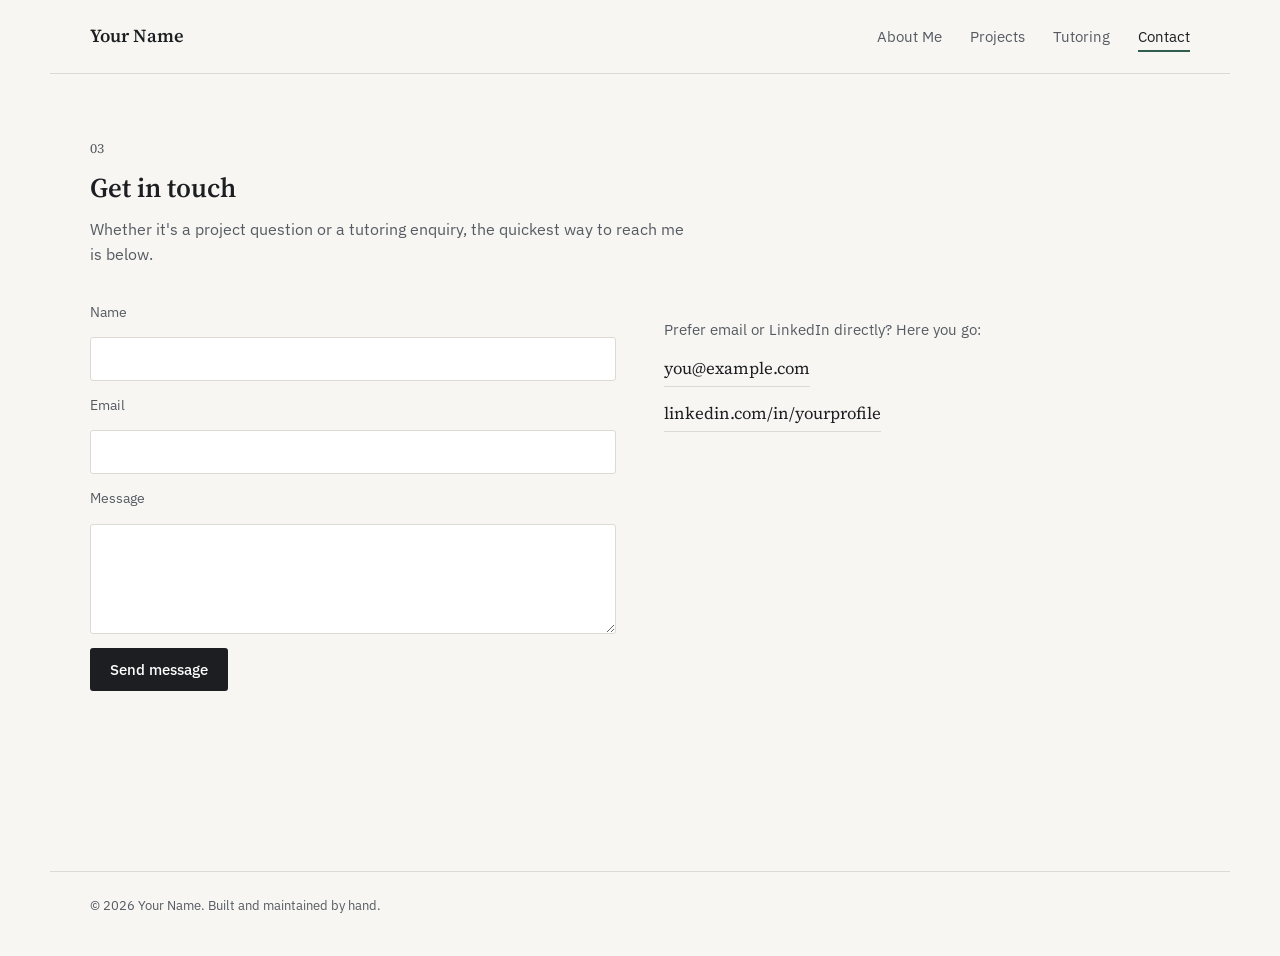
==== contact.html @ f352ae47 "Add files via upload" ====
<!DOCTYPE html>
<html lang="en">
<head>
<meta charset="UTF-8">
<meta name="viewport" content="width=device-width, initial-scale=1.0">
<title>Your Name — Contact</title>
<meta name="description" content="Get in touch about projects or tutoring.">
<link rel="preconnect" href="https://fonts.googleapis.com">
<link rel="preconnect" href="https://fonts.gstatic.com" crossorigin>
<link href="https://fonts.googleapis.com/css2?family=Source+Serif+4:opsz,wght@8..60,400;8..60,500;8..60,600&family=IBM+Plex+Sans:wght@400;500;600&display=swap" rel="stylesheet">
<link rel="stylesheet" href="style.css">
</head>
<body>

<!-- ============ TOP RIBBON — same on every page, keep in sync ============ -->
<header class="topnav">
  <a href="index.html" class="brand">Your Name</a>
  <button class="nav-toggle" aria-label="Toggle navigation">Menu</button>
  <ul>
    <li><a class="nav-link" href="index.html">About Me</a></li>
    <li><a class="nav-link" href="projects.html">Projects</a></li>
    <li><a class="nav-link" href="tutoring.html">Tutoring</a></li>
    <li><a class="nav-link active" href="contact.html">Contact</a></li>
  </ul>
</header>

<main>
  <section id="contact">
    <p class="eyebrow-num">03</p>
    <h2 class="section-title">Get in touch</h2>
    <p class="section-lede">Whether it's a project question or a tutoring enquiry, the quickest way to reach me is below.</p>

    <div class="contact-row">
      <!--
        CONFIG: This form uses Netlify Forms, which works free the moment
        this site is deployed on Netlify — no backend needed.
        If you deploy elsewhere (e.g. GitHub Pages), remove the
        data-netlify="true" attribute and instead point the form at a
        service like Formspree, or just direct people to email you.
      -->
      <form class="contact-form" name="contact" method="POST" data-netlify="true">
        <input type="hidden" name="form-name" value="contact">
        <label for="cf-name">Name</label>
        <input id="cf-name" type="text" name="name" required>
        <label for="cf-email">Email</label>
        <input id="cf-email" type="email" name="email" required>
        <label for="cf-message">Message</label>
        <textarea id="cf-message" name="message" required></textarea>
        <button type="submit">Send message</button>
      </form>

      <div class="contact-direct">
        <p>Prefer email or LinkedIn directly? Here you go:</p>
        <!-- CONFIG: your details -->
        <a href="mailto:you@example.com">you@example.com</a>
        <a href="https://linkedin.com/in/yourprofile" target="_blank" rel="noopener">linkedin.com/in/yourprofile</a>
      </div>
    </div>
  </section>
</main>

<footer>
  &copy; 2026 Your Name. Built and maintained by hand.
</footer>

<script src="script.js"></script>
</body>
</html>
---- style.css ----
/* ============================================================
   EDIT-ME QUICK REFERENCE
   Colors, fonts, and spacing all live here — one edit updates
   every page, since about.html / projects.html / tutoring.html /
   contact.html all link to this same file.
   ============================================================ */

:root{
  --paper:#F7F6F2;
  --ink:#1C1E22;
  --ink-soft:#565B63;
  --line:#DCDAD3;
  --accent:#2F5D50;   /* deep emerald — used sparingly */
  --accent-soft:#E4ECE9;
  --gold:#9C7A3C;      /* secondary accent, tutoring section only */
  --gold-soft:#F1E8D8;
  --serif: 'Source Serif 4', Georgia, serif;
  --sans: 'IBM Plex Sans', -apple-system, Segoe UI, sans-serif;
}

*{box-sizing:border-box;}
html{scroll-behavior:smooth;}
body{
  margin:0;
  background:var(--paper);
  color:var(--ink);
  font-family:var(--sans);
  line-height:1.55;
  -webkit-font-smoothing:antialiased;
}
a{color:inherit;}
img{max-width:100%;}

/* ---------- Top ribbon ---------- */
.topnav{
  position:sticky;
  top:0;
  z-index:10;
  display:flex;
  align-items:center;
  justify-content:space-between;
  max-width:1180px;
  margin:0 auto;
  padding:22px 40px;
  border-bottom:1px solid var(--line);
  background:var(--paper);
}
.topnav .brand{
  font-family:var(--serif);
  font-weight:600;
  font-size:1.15rem;
  text-decoration:none;
  color:var(--ink);
}
.topnav ul{
  list-style:none;
  display:flex;
  gap:28px;
  margin:0;
  padding:0;
}
.topnav a.nav-link{
  text-decoration:none;
  font-size:0.92rem;
  color:var(--ink-soft);
  border-bottom:2px solid transparent;
  padding-bottom:4px;
  transition:color .15s ease, border-color .15s ease;
}
.topnav a.nav-link:hover,
.topnav a.nav-link.active{
  color:var(--ink);
  border-bottom-color:var(--accent);
}
.nav-toggle{
  display:none;
  background:none;
  border:1px solid var(--line);
  border-radius:4px;
  padding:6px 10px;
  font-size:0.9rem;
  cursor:pointer;
}

/* ---------- Page shell ---------- */
main{
  max-width:1180px;
  margin:0 auto;
  padding:64px 40px 100px;
}
section{scroll-margin-top:40px;}
section + section{margin-top:96px;}

.eyebrow-num{
  font-family:var(--serif);
  color:var(--ink-soft);
  font-size:0.85rem;
  margin:0 0 8px;
}
h1.hero-line{
  font-family:var(--serif);
  font-weight:500;
  font-size:clamp(1.9rem, 3.4vw, 2.6rem);
  line-height:1.25;
  max-width:26ch;
  margin:0 0 22px;
}
.hero-body{
  max-width:58ch;
  color:var(--ink-soft);
  font-size:1.02rem;
  margin:0 0 28px;
}
.hero-tags{
  display:flex;
  flex-wrap:wrap;
  gap:10px;
}
.hero-tags span{
  font-size:0.82rem;
  padding:6px 12px;
  border:1px solid var(--line);
  border-radius:3px;
  color:var(--ink-soft);
}

h2.section-title{
  font-family:var(--serif);
  font-weight:600;
  font-size:1.7rem;
  margin:0 0 8px;
}
.section-lede{
  color:var(--ink-soft);
  max-width:60ch;
  margin:0 0 36px;
}

/* ---- About page extras ---- */
.about-body p{
  max-width:65ch;
  color:var(--ink-soft);
  margin:0 0 18px;
}
.about-body p:first-child{
  color:var(--ink);
  font-size:1.05rem;
}

/* ---- Project ledger ---- */
.filters{
  display:flex;
  gap:8px;
  margin-bottom:28px;
}
.filter-btn{
  font-family:var(--sans);
  font-size:0.85rem;
  background:none;
  border:1px solid var(--line);
  color:var(--ink-soft);
  padding:7px 14px;
  border-radius:3px;
  cursor:pointer;
  transition:all .15s ease;
}
.filter-btn:hover{border-color:var(--accent);}
.filter-btn.active{
  background:var(--accent);
  border-color:var(--accent);
  color:#fff;
}

.ledger{border-top:1px solid var(--line);}
.ledger-row{
  display:grid;
  grid-template-columns: 48px 1fr auto;
  gap:24px;
  padding:22px 0;
  border-bottom:1px solid var(--line);
  align-items:start;
  transition:opacity .2s ease;
}
.ledger-row.hidden{display:none;}
.ledger-index{
  font-family:var(--serif);
  color:var(--ink-soft);
  font-size:0.95rem;
  padding-top:2px;
}
.ledger-title{
  font-family:var(--serif);
  font-size:1.1rem;
  font-weight:600;
  margin:0 0 6px;
}
.ledger-desc{
  color:var(--ink-soft);
  font-size:0.95rem;
  max-width:55ch;
  margin:0 0 10px;
}
.ledger-tags{
  display:flex;
  gap:8px;
  flex-wrap:wrap;
}
.ledger-tags span{
  font-size:0.75rem;
  color:var(--accent);
  background:var(--accent-soft);
  padding:3px 9px;
  border-radius:3px;
}
.ledger-link{
  font-size:0.85rem;
  text-decoration:none;
  color:var(--ink);
  border-bottom:1px solid var(--ink);
  padding-bottom:2px;
  white-space:nowrap;
  align-self:center;
}
.ledger-link:hover{color:var(--accent); border-color:var(--accent);}

/* ---- Tutoring ---- */
.tutor-grid{
  display:grid;
  grid-template-columns:1fr 1fr;
  gap:28px;
}
.tutor-card{
  border:1px solid var(--line);
  border-radius:4px;
  padding:28px;
  background:#fff;
}
.tutor-card .tag{
  display:inline-block;
  font-size:0.78rem;
  color:var(--gold);
  background:var(--gold-soft);
  padding:4px 10px;
  border-radius:3px;
  margin-bottom:14px;
}
.tutor-card h3{
  font-family:var(--serif);
  font-size:1.25rem;
  margin:0 0 10px;
}
.tutor-card p{
  color:var(--ink-soft);
  font-size:0.95rem;
  margin:0 0 16px;
}
.tutor-card ul{
  margin:0 0 20px;
  padding-left:18px;
  color:var(--ink-soft);
  font-size:0.92rem;
}
.tutor-card li{margin-bottom:6px;}
.tutor-cta{
  display:inline-block;
  font-size:0.88rem;
  text-decoration:none;
  color:var(--ink);
  border-bottom:1px solid var(--gold);
  padding-bottom:2px;
}
.tutor-cta:hover{color:var(--gold);}

/* ---- Contact ---- */
.contact-row{
  display:grid;
  grid-template-columns:1fr 1fr;
  gap:48px;
}
.contact-form{display:flex; flex-direction:column; gap:14px;}
.contact-form label{font-size:0.85rem; color:var(--ink-soft);}
.contact-form input, .contact-form textarea{
  font-family:var(--sans);
  font-size:0.95rem;
  padding:11px 12px;
  border:1px solid var(--line);
  border-radius:3px;
  background:#fff;
  color:var(--ink);
}
.contact-form textarea{min-height:110px; resize:vertical;}
.contact-form button{
  font-family:var(--sans);
  font-size:0.92rem;
  font-weight:500;
  background:var(--ink);
  color:#fff;
  border:none;
  padding:12px 20px;
  border-radius:3px;
  cursor:pointer;
  width:fit-content;
  transition:background .15s ease;
}
.contact-form button:hover{background:var(--accent);}
.contact-direct p{color:var(--ink-soft); font-size:0.95rem;}
.contact-direct a{
  font-family:var(--serif);
  font-size:1.05rem;
  display:block;
  margin:14px 0;
  text-decoration:none;
  border-bottom:1px solid var(--line);
  padding-bottom:4px;
  width:fit-content;
}
.contact-direct a:hover{color:var(--accent); border-color:var(--accent);}

footer{
  max-width:1180px;
  margin:80px auto 0;
  padding:24px 40px 40px;
  border-top:1px solid var(--line);
  font-size:0.82rem;
  color:var(--ink-soft);
}

/* ---------- Mobile ---------- */
@media (max-width:860px){
  .topnav{padding:18px 24px; flex-wrap:wrap;}
  .topnav ul{
    display:none;
    width:100%;
    flex-direction:column;
    gap:14px;
    margin-top:16px;
  }
  .topnav ul.open{display:flex;}
  .nav-toggle{display:block;}
  main{padding:48px 24px 80px;}
  footer{padding:24px 24px 40px;}
  .tutor-grid, .contact-row{grid-template-columns:1fr;}
  .ledger-row{grid-template-columns:32px 1fr; row-gap:10px;}
  .ledger-link{grid-column:2; justify-self:start;}
}

@media (prefers-reduced-motion: reduce){
  html{scroll-behavior:auto;}
  *{transition:none !important;}
}

:focus-visible{outline:2px solid var(--accent); outline-offset:2px;}
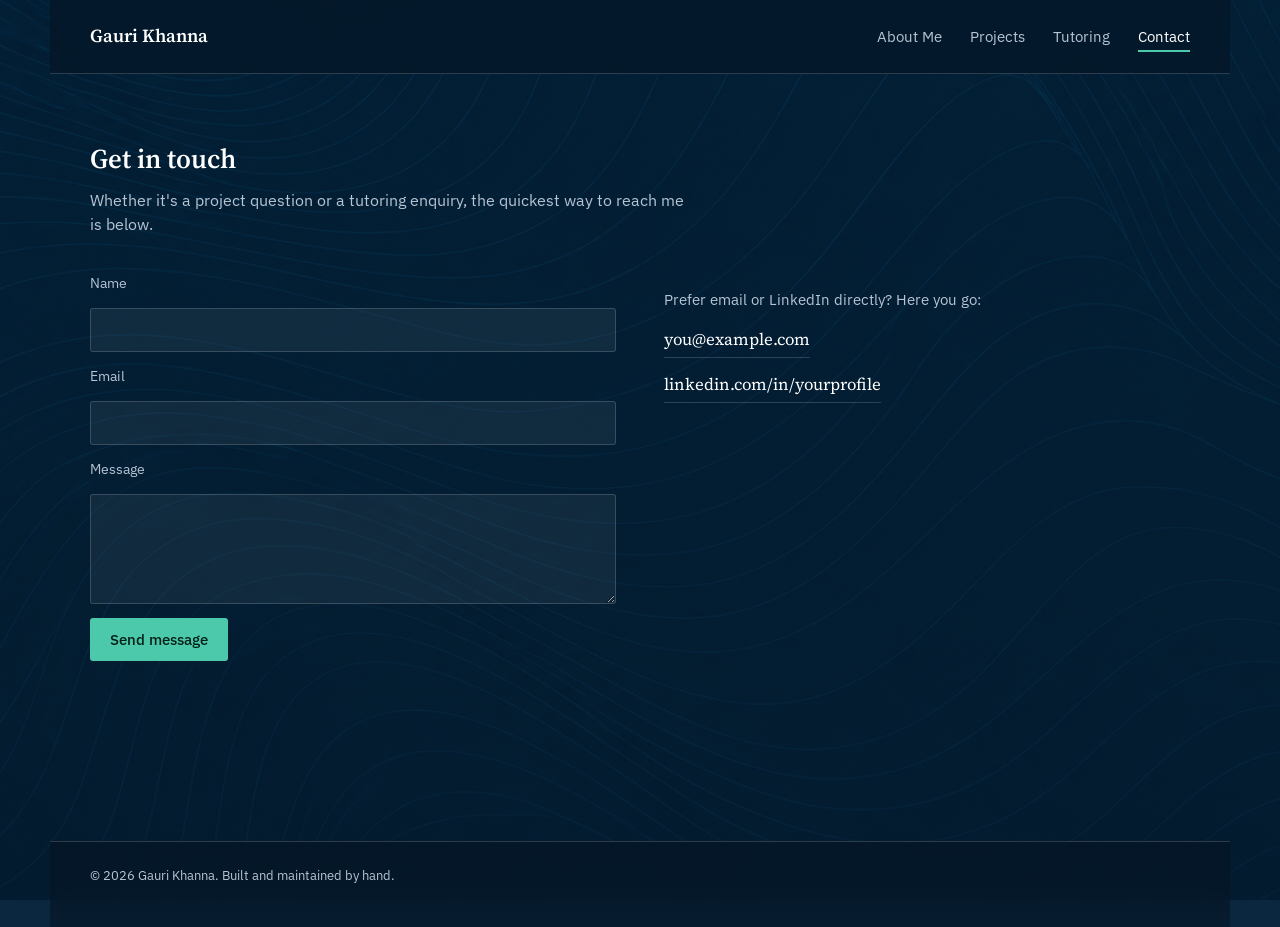
==== commit 8de2ac58: "Update contact.html" ====
--- a/contact.html
+++ b/contact.html
@@ -3,7 +3,7 @@
 <head>
 <meta charset="UTF-8">
 <meta name="viewport" content="width=device-width, initial-scale=1.0">
-<title>Your Name — Contact</title>
+<title>Gauri Khanna — Contact</title>
 <meta name="description" content="Get in touch about projects or tutoring.">
 <link rel="preconnect" href="https://fonts.googleapis.com">
 <link rel="preconnect" href="https://fonts.gstatic.com" crossorigin>
@@ -14,7 +14,7 @@
 
 <!-- ============ TOP RIBBON — same on every page, keep in sync ============ -->
 <header class="topnav">
-  <a href="index.html" class="brand">Your Name</a>
+  <a href="index.html" class="brand">Gauri Khanna</a>
   <button class="nav-toggle" aria-label="Toggle navigation">Menu</button>
   <ul>
     <li><a class="nav-link" href="index.html">About Me</a></li>
@@ -26,7 +26,6 @@
 
 <main>
   <section id="contact">
-    <p class="eyebrow-num">03</p>
     <h2 class="section-title">Get in touch</h2>
     <p class="section-lede">Whether it's a project question or a tutoring enquiry, the quickest way to reach me is below.</p>
 
@@ -60,7 +59,7 @@
 </main>
 
 <footer>
-  &copy; 2026 Your Name. Built and maintained by hand.
+  &copy; 2026 Gauri Khanna. Built and maintained by hand.
 </footer>
 
 <script src="script.js"></script>
--- a/style.css
+++ b/style.css
@@ -6,14 +6,17 @@
    ============================================================ */
 
 :root{
-  --paper:#F7F6F2;
-  --ink:#1C1E22;
-  --ink-soft:#565B63;
-  --line:#DCDAD3;
-  --accent:#2F5D50;   /* deep emerald — used sparingly */
-  --accent-soft:#E4ECE9;
-  --gold:#9C7A3C;      /* secondary accent, tutoring section only */
-  --gold-soft:#F1E8D8;
+  --paper:#0B2740;
+  --ink:#FFFFFF;
+  --ink-soft:#B7C4D3;
+  --line:rgba(255,255,255,0.16);
+  --accent:#4CC9AA;   /* brightened for contrast on dark navy */
+  --accent-soft:rgba(76,201,170,0.16);
+  --gold:#E0B368;      /* secondary accent, tutoring section only */
+  --gold-soft:rgba(224,179,104,0.14);
+  --surface:rgba(255,255,255,0.06);
+  --surface-strong:rgba(255,255,255,0.1);
+  --overlay:rgba(6,20,36,0.6);
   --serif: 'Source Serif 4', Georgia, serif;
   --sans: 'IBM Plex Sans', -apple-system, Segoe UI, sans-serif;
 }
@@ -22,11 +25,19 @@
 html{scroll-behavior:smooth;}
 body{
   margin:0;
-  background:var(--paper);
+  background-color:var(--paper);
+  background-image:
+    linear-gradient(180deg, rgba(6,18,32,0.35), rgba(6,18,32,0.55)),
+    url('bg-pattern.png');
+  background-size:cover;
+  background-position:center top;
+  background-attachment:fixed;
+  background-repeat:no-repeat;
   color:var(--ink);
   font-family:var(--sans);
   line-height:1.55;
   -webkit-font-smoothing:antialiased;
+  min-height:100vh;
 }
 a{color:inherit;}
 img{max-width:100%;}
@@ -43,7 +54,9 @@
   margin:0 auto;
   padding:22px 40px;
   border-bottom:1px solid var(--line);
-  background:var(--paper);
+  background:var(--overlay);
+  backdrop-filter:blur(10px);
+  -webkit-backdrop-filter:blur(10px);
 }
 .topnav .brand{
   font-family:var(--serif);
@@ -135,6 +148,21 @@
   max-width:60ch;
   margin:0 0 36px;
 }
+
+/* ---- Tutoring credentials panel ---- */
+.credentials{
+  border-left:2px solid var(--gold);
+  background:var(--gold-soft);
+  padding:20px 24px;
+  margin:0 0 40px;
+  border-radius:0 4px 4px 0;
+}
+.credentials p{
+  font-size:0.95rem;
+  color:var(--ink);
+  margin:0 0 12px;
+}
+.credentials p:last-child{margin-bottom:0;}
 
 /* ---- About page extras ---- */
 .about-body p{
@@ -233,7 +261,9 @@
   border:1px solid var(--line);
   border-radius:4px;
   padding:28px;
-  background:#fff;
+  background:var(--surface);
+  backdrop-filter:blur(6px);
+  -webkit-backdrop-filter:blur(6px);
 }
 .tutor-card .tag{
   display:inline-block;
@@ -285,24 +315,27 @@
   padding:11px 12px;
   border:1px solid var(--line);
   border-radius:3px;
-  background:#fff;
-  color:var(--ink);
+  background:var(--surface);
+  color:var(--ink);
+}
+.contact-form input::placeholder, .contact-form textarea::placeholder{
+  color:var(--ink-soft);
 }
 .contact-form textarea{min-height:110px; resize:vertical;}
 .contact-form button{
   font-family:var(--sans);
   font-size:0.92rem;
   font-weight:500;
-  background:var(--ink);
-  color:#fff;
+  background:var(--accent);
+  color:#062018;
   border:none;
   padding:12px 20px;
   border-radius:3px;
   cursor:pointer;
   width:fit-content;
-  transition:background .15s ease;
-}
-.contact-form button:hover{background:var(--accent);}
+  transition:filter .15s ease;
+}
+.contact-form button:hover{filter:brightness(1.1);}
 .contact-direct p{color:var(--ink-soft); font-size:0.95rem;}
 .contact-direct a{
   font-family:var(--serif);
@@ -323,6 +356,9 @@
   border-top:1px solid var(--line);
   font-size:0.82rem;
   color:var(--ink-soft);
+  background:var(--overlay);
+  backdrop-filter:blur(10px);
+  -webkit-backdrop-filter:blur(10px);
 }
 
 /* ---------- Mobile ---------- */
